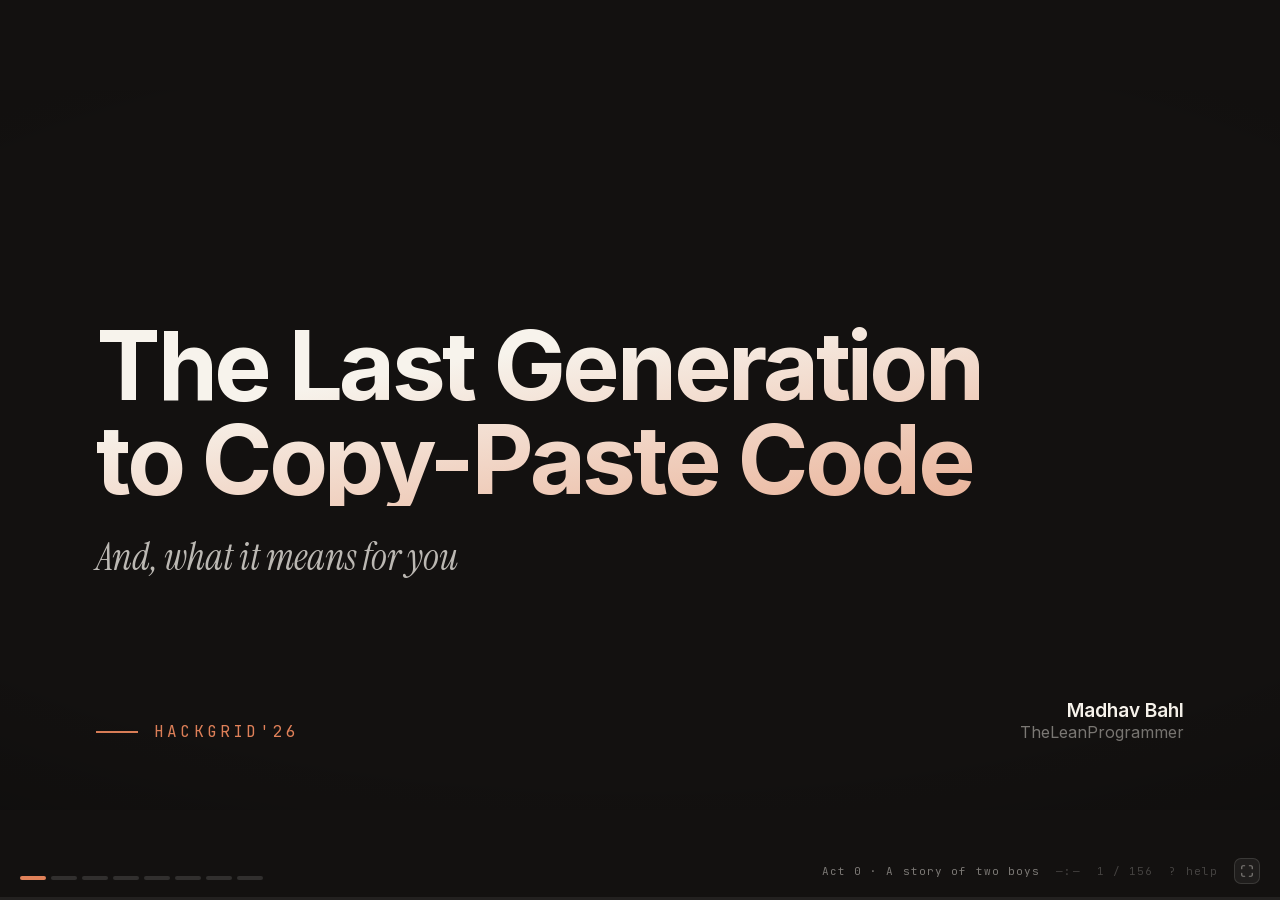
==== index.html @ 6b3827d3 "Add HackGrid Presentation | Complete Act 0,1 | Act 2 in progress" ====
<!doctype html>
<html lang="en">
<head>
<meta charset="utf-8">
<meta name="viewport" content="width=device-width, initial-scale=1, viewport-fit=cover">
<title>The Last Generation to Copy-Paste Code — HackGrid'26</title>
<meta name="description" content="Madhav Bahl · HackGrid'26 · The Last Generation to Copy-Paste Code, and what it means for you.">
<link rel="stylesheet" href="css/fonts.css?v=1789401896">
<link rel="stylesheet" href="css/deck.css?v=1789401896">
</head>
<body>

<div class="deck">
  <div class="stage" id="stage"><!-- slides injected here -->
    <button id="btn-skip-tier" class="skip-tier" type="button" hidden>
      <span class="st-label">Skip ahead</span>
      <span class="st-target"></span>
    </button>
  </div>
</div>

<div class="chrome">
  <div class="act-rail"></div>
  <div class="hud">
    <span id="hud-act" class="hud-act"></span>
    <span id="hud-timer" class="hud-timer">—:—</span>
    <span id="hud-counter"></span>
    <span>? help</span>
    <button id="btn-fullscreen" class="hud-btn" type="button"
            title="Fullscreen (F)" aria-label="Enter fullscreen">
      <svg class="ic-enter" viewBox="0 0 24 24" width="14" height="14" fill="none"
           stroke="currentColor" stroke-width="2" stroke-linecap="round" stroke-linejoin="round">
        <path d="M8 3H5a2 2 0 0 0-2 2v3M16 3h3a2 2 0 0 1 2 2v3M8 21H5a2 2 0 0 1-2-2v-3M16 21h3a2 2 0 0 0 2-2v-3"/>
      </svg>
      <svg class="ic-exit" viewBox="0 0 24 24" width="14" height="14" fill="none"
           stroke="currentColor" stroke-width="2" stroke-linecap="round" stroke-linejoin="round">
        <path d="M3 8h3a2 2 0 0 0 2-2V3M21 8h-3a2 2 0 0 1-2-2V3M3 16h3a2 2 0 0 1 2 2v3M21 16h-3a2 2 0 0 0-2 2v3"/>
      </svg>
    </button>
  </div>
  <div class="progress"><i></i></div>
</div>

<!-- Speaker notes strip (S) -->
<div class="notes-strip" id="notes-strip">
  <div class="ns-label">Speaker notes</div>
  <div class="ns-body"></div>
  <div class="ns-meme"></div>
</div>

<!-- Overview (O) -->
<div class="overlay" id="ov-overview">
  <button class="ov-close">esc</button>
  <div class="overlay-inner">
    <h2>All slides</h2>
    <p class="ov-sub">Click any slide to jump to it. Dashed cards are the ones trim mode (X) drops.</p>
    <div class="ov-grid" id="ov-grid"></div>
  </div>
</div>

<!-- Question board QR (Q) -->
<div class="overlay qr-overlay" id="ov-qr">
  <button class="ov-close">esc</button>
  <div class="qr-huge">
    <h2>Ask me anything</h2>
    <p>Drop your question any time during the talk.</p>
    <img class="qr-box" id="qr-big" src="assets/img/qr-questions.png" alt="Question board QR code" width="320" height="320">
    <div class="qr-url" id="qr-url"></div>
  </div>
</div>

<!-- Buzzword bingo (B) -->
<div class="overlay" id="ov-bingo">
  <button class="ov-close">esc</button>
  <div class="overlay-inner">
    <h2>AI Buzzword Bingo</h2>
    <p class="ov-sub">The running gag. Tap a square when the word comes up — the room will start shouting them at you.</p>
    <div class="bingo-card">
      <div class="bingo-grid" id="bingo-grid"></div>
      <button class="bingo-reset" id="bingo-reset">reset card</button>
    </div>
  </div>
</div>

<!-- Help (?) -->
<div class="overlay" id="ov-help">
  <button class="ov-close">esc</button>
  <div class="overlay-inner">
    <h2>Keyboard</h2>
    <p class="ov-sub">Everything you need to drive the talk without touching the mouse.</p>
    <div class="help-grid">
      <div class="help-group">
        <h3>Move</h3>
        <div class="help-row"><kbd>→</kbd><kbd>space</kbd><span>Next beat / next slide</span></div>
        <div class="help-row"><kbd>←</kbd><span>Back</span></div>
        <div class="help-row"><kbd>0</kbd>–<kbd>7</kbd><span>Jump to act</span></div>
        <div class="help-row"><kbd>home</kbd><kbd>end</kbd><span>First / last slide</span></div>
        <div class="help-row"><kbd>O</kbd><span>Overview — click to jump</span></div>
        <div class="help-row"><kbd>N</kbd><span>Skip to the next tier (Act 2)</span></div>
      </div>
      <div class="help-group">
        <h3>Present</h3>
        <div class="help-row"><kbd>P</kbd><span>Open presenter window (second screen)</span></div>
        <div class="help-row"><kbd>S</kbd><span>Speaker notes strip</span></div>
        <div class="help-row"><kbd>F</kbd><span>Fullscreen</span></div>
        <div class="help-row"><kbd>.</kbd><span>Blackout — kills the screen mid-answer</span></div>
        <div class="help-row"><kbd>C</kbd><span>Clean mode — hides all chrome</span></div>
      </div>
      <div class="help-group">
        <h3>Time</h3>
        <div class="help-row"><kbd>T</kbd><span>Start / stop the talk timer</span></div>
        <div class="help-row"><kbd>R</kbd><span>Reset the timer</span></div>
        <div class="help-row"><kbd>[</kbd><kbd>]</kbd><span>Target length −/+ 5 min</span></div>
        <div class="help-row"><kbd>X</kbd><span>Trim mode — drops the optional slides</span></div>
      </div>
      <div class="help-group">
        <h3>Audience</h3>
        <div class="help-row"><kbd>Q</kbd><span>Full-screen question board QR</span></div>
        <div class="help-row"><kbd>B</kbd><span>AI Buzzword Bingo card</span></div>
        <div class="help-row"><kbd>esc</kbd><span>Close anything</span></div>
      </div>
    </div>
  </div>
</div>

<script src="js/slides.js?v=1789401896"></script>
<script src="js/render.js?v=1789401896"></script>
<script src="js/deck.js?v=1789401896"></script>
<script src="js/livereload.js?v=1789401896"></script>
<script>
  var M = window.DECK.meta;
  document.getElementById('qr-url').textContent = M.questionBoardUrl;
  if (M.questionBoardImage) document.getElementById('qr-big').src = M.questionBoardImage;
</script>
</body>
</html>
---- css/fonts.css ----
/* ===========================================================================
   Fonts.

   The deck is designed to look right on system fonts alone, so it will never
   break on venue wifi. If assets/fonts/*.woff2 exist they are used; if not,
   the fallbacks in deck.css take over and nothing looks wrong.

   To bundle the webfonts for offline use, run:  ./tools/get-fonts.sh
   =========================================================================== */

@font-face {
  font-family: 'Inter';
  src: url('../assets/fonts/inter-variable.woff2') format('woff2-variations');
  font-weight: 100 900; font-style: normal; font-display: swap;
}
@font-face {
  font-family: 'Instrument Serif';
  src: url('../assets/fonts/instrument-serif.woff2') format('woff2');
  font-weight: 400; font-style: normal; font-display: swap;
}
@font-face {
  font-family: 'Instrument Serif';
  src: url('../assets/fonts/instrument-serif-italic.woff2') format('woff2');
  font-weight: 400; font-style: italic; font-display: swap;
}
@font-face {
  font-family: 'JetBrains Mono';
  src: url('../assets/fonts/jetbrains-mono.woff2') format('woff2');
  font-weight: 400 600; font-style: normal; font-display: swap;
}
@font-face {
  font-family: 'Noto Serif Devanagari';
  src: url('../assets/fonts/noto-serif-devanagari.woff2') format('woff2');
  font-weight: 400 700; font-style: normal; font-display: swap;
}
---- css/deck.css ----
/* ===========================================================================
   HackGrid'26 — "The Last Generation to Copy-Paste Code"
   Design system + slide layouts.

   The deck renders onto a fixed 1280x720 logical stage which is scaled with a
   transform to fit any screen. That means every size below is a stable
   "slide pixel" — what you see at your desk is exactly what hits the projector.
   =========================================================================== */

:root {
  /* --- Ink & ground ----------------------------------------------------- */
  --bg:        #131110;
  --bg-2:      #1B1917;
  --bg-3:      #262220;
  --ink:       #F7F3EC;
  --ink-2:     rgba(247, 243, 236, 0.74);
  --ink-3:     rgba(247, 243, 236, 0.46);
  --ink-4:     rgba(247, 243, 236, 0.22);
  --rule:      rgba(247, 243, 236, 0.13);

  /* --- Accents ---------------------------------------------------------- */
  --accent:    #E08159;
  --accent-2:  #C25F38;
  --accent-in: #2A1710;
  --cool:      #7FA9CE;
  --good:      #86B970;
  --bad:       #D06B64;
  --gold:      #D9B46A;

  /* --- Type ------------------------------------------------------------- */
  --sans: 'Inter', system-ui, -apple-system, 'Segoe UI', Roboto, sans-serif;
  --serif: 'Instrument Serif', 'Iowan Old Style', Georgia, 'Times New Roman', serif;
  --mono: 'JetBrains Mono', ui-monospace, 'SF Mono', Menlo, monospace;
  --deva: 'Noto Serif Devanagari', 'Kohinoor Devanagari', 'Devanagari Sangam MN', var(--serif);

  /* --- Motion ----------------------------------------------------------- */
  --ease: cubic-bezier(0.22, 1, 0.36, 1);
  --dur: 480ms;
}

*, *::before, *::after { box-sizing: border-box; }

html, body {
  margin: 0; padding: 0; height: 100%;
  background: var(--bg);
  color: var(--ink);
  font-family: var(--sans);
  overflow: hidden;
  -webkit-font-smoothing: antialiased;
  text-rendering: optimizeLegibility;
}

body.is-blackout .deck,
body.is-blackout .chrome { opacity: 0; }
body.is-blackout { background: #000; }

em { font-style: italic; }
strong { font-weight: 700; }
.accent { color: var(--accent); }

/* ===========================================================================
   STAGE
   =========================================================================== */

.deck {
  position: fixed; inset: 0;
  display: grid; place-items: center;
  overflow: hidden;
  transition: opacity 200ms linear;
}

.stage {
  position: relative;
  width: 1280px; height: 720px;
  transform: scale(var(--scale, 1));
  transform-origin: center center;
  background: var(--bg);
}

/* Subtle vignette + grain so large flat fills don't band on a projector. */
.stage::after {
  content: ''; position: absolute; inset: 0; pointer-events: none; z-index: 60;
  background: radial-gradient(120% 90% at 50% 45%, transparent 55%, rgba(0,0,0,0.36) 100%);
}

.slide {
  position: absolute; inset: 0;
  padding: 76px 96px;
  display: flex; flex-direction: column; justify-content: center;
  opacity: 0; visibility: hidden;
  transform: translateY(14px);
  transition: opacity var(--dur) var(--ease), transform var(--dur) var(--ease), visibility 0s linear var(--dur);
}
.slide.is-active {
  opacity: 1; visibility: visible; transform: none;
  transition: opacity var(--dur) var(--ease), transform var(--dur) var(--ease), visibility 0s;
}
.slide.is-past { transform: translateY(-14px); }

/* Slides control their own rhythm — drop every user-agent margin.
   :where() keeps this at zero specificity so component margins below win. */
.slide :where(h1, h2, h3, h4, p, ul, ol, figure, blockquote) { margin: 0; padding: 0; }
.slide :where(ul, ol) { list-style: none; }

/* ===========================================================================
   SHARED SLIDE FURNITURE
   =========================================================================== */

.kicker {
  font-family: var(--mono);
  font-size: 15px; font-weight: 500;
  letter-spacing: 0.16em; text-transform: uppercase;
  color: var(--accent);
  margin-bottom: 26px;
  display: flex; align-items: center; gap: 14px;
}
.kicker::after {
  content: ''; height: 1px; flex: 1; max-width: 120px;
  background: linear-gradient(90deg, var(--accent), transparent);
}

.sub {
  font-size: 27px; line-height: 1.45;
  color: var(--ink-2);
  margin-top: 28px;
  max-width: 62ch;
}

.footnote {
  font-size: 18px; line-height: 1.55;
  color: var(--ink-3);
  margin-top: 34px;
  padding-left: 20px;
  border-left: 2px solid var(--rule);
  max-width: 74ch;
}
.footnote strong { color: var(--ink-2); }

.punchline {
  font-size: 26px; line-height: 1.45;
  color: var(--ink-2);
  margin-top: 40px;
  max-width: 70ch;
}
.punchline strong { color: var(--ink); }

.source {
  font-family: var(--mono);
  font-size: 13px; letter-spacing: 0.06em;
  color: var(--ink-4);
  margin-top: 22px;
}

/* A small throwaway line pinned low on the slide — an aside, not a footnote.
   Sits above the HUD and never affects the centring of the main content. */
.slide-aside {
  position: absolute; left: 96px; right: 96px; bottom: 54px;
  font-family: var(--serif); font-style: italic;
  font-size: 19px; line-height: 1.5;
  color: var(--ink-3);
  max-width: 82ch;
}
/* The aside is pinned, so slides carrying one reserve its band in the flow. */
.slide.has-aside { padding-bottom: 120px; }

/* Beats: items revealed one arrow-press at a time. */
.beat {
  opacity: 0; transform: translateY(10px);
  transition: opacity 340ms var(--ease), transform 340ms var(--ease);
}
.beat.is-shown { opacity: 1; transform: none; }

/* ===========================================================================
   TYPE SCALE FOR STATEMENT SLIDES
   =========================================================================== */

.statement-text {
  font-family: var(--sans);
  font-weight: 650;
  letter-spacing: -0.025em;
  line-height: 1.1;
  max-width: 21ch;
  text-wrap: balance;
}
.size-sm  .statement-text { font-size: 34px; max-width: 44ch; line-height: 1.3; font-weight: 550; }
.size-md  .statement-text { font-size: 46px; max-width: 30ch; line-height: 1.22; }
.size-lg  .statement-text { font-size: 60px; }
.size-xl  .statement-text { font-size: 76px; }
.size-xxl .statement-text { font-size: 92px; max-width: 17ch; }

.mood-dark { background: #0B0A09; }
.mood-dark .statement-text { font-weight: 600; }
.mood-accent .statement-text { max-width: 19ch; }

/* ===========================================================================
   TITLE
   =========================================================================== */

.s-title { justify-content: center; text-align: left; }
.s-title .title-main {
  font-family: var(--sans);
  font-size: 96px; font-weight: 700;
  letter-spacing: -0.035em; line-height: 0.98;
  max-width: 15ch;
  background: linear-gradient(170deg, var(--ink) 30%, var(--accent) 145%);
  -webkit-background-clip: text; background-clip: text;
  -webkit-text-fill-color: transparent;
}
.s-title .title-sub {
  font-family: var(--serif);
  font-size: 38px; font-style: italic;
  color: var(--ink-2);
  margin-top: 26px;
}
.s-title .title-foot {
  position: absolute; left: 96px; bottom: 68px;
  display: flex; align-items: center; gap: 16px;
  font-family: var(--mono); font-size: 16px;
  letter-spacing: 0.2em; text-transform: uppercase;
  color: var(--accent);
}
.s-title .title-foot::before {
  content: ''; width: 42px; height: 2px; background: var(--accent);
}
.s-title .title-speaker {
  position: absolute; right: 96px; bottom: 68px;
  font-size: 16px; color: var(--ink-3); text-align: right;
}
.s-title .title-speaker b { display: block; color: var(--ink); font-size: 19px; font-weight: 600; }

/* ===========================================================================
   ACT 0 — THE TWO BOYS
   Boy 1 is cold and de-saturated, Boy 2 is warm. The visual contrast is what
   sells the twist, so keep these two looking like different people.
   =========================================================================== */

.s-boy { justify-content: center; }
.s-boy .boy-tag {
  font-family: var(--mono); font-size: 14px;
  letter-spacing: 0.2em; text-transform: uppercase;
  margin-bottom: 30px;
  display: inline-flex; align-items: center; gap: 12px;
  align-self: flex-start;
  padding: 9px 18px; border-radius: 100px;
  border: 1px solid currentColor;
}
.s-boy .boy-text {
  font-size: 62px; font-weight: 650;
  letter-spacing: -0.025em; line-height: 1.12;
  max-width: 19ch; text-wrap: balance;
}
.s-boy .boy-sub { font-size: 26px; color: var(--ink-3); margin-top: 24px; font-style: italic; }

.boy-1 { background: linear-gradient(135deg, #0F1214 0%, #14171A 100%); }
.boy-1 .boy-tag { color: var(--cool); }
.boy-1 .boy-text { color: #D6DEE5; }
.boy-1 .boy-text strong { color: #fff; }

.boy-2 { background: linear-gradient(135deg, #17110D 0%, #1E1512 100%); }
.boy-2 .boy-tag { color: var(--accent); }
.boy-2 .boy-text strong { color: var(--accent); }

/* Boy slides with a photo: text left, portrait right.
   The photo gets graded into boy-1's cold palette so a warm sunny snapshot
   doesn't fight the slide it's sitting on. */
.s-boy.has-image { flex-direction: row; align-items: center; gap: 64px; }
.s-boy.has-image .boy-body { flex: 1; min-width: 0; }
.s-boy.has-image .boy-text { font-size: 54px; max-width: 15ch; }

.boy-photo {
  position: relative; flex: none;
  width: 392px; aspect-ratio: 4 / 5;
  border-radius: 18px; overflow: hidden;
  box-shadow: 0 24px 60px rgba(0, 0, 0, 0.55);
}
.boy-photo img {
  width: 100%; height: 100%;
  object-fit: cover; object-position: 46% center;
  display: block;
}
/* Cool grade + inner edge, so it reads as part of the deck rather than pasted on. */
.boy-1 .boy-photo img { filter: saturate(0.66) contrast(1.06) brightness(0.9) hue-rotate(-6deg); }
.boy-2 .boy-photo img { filter: saturate(1.02) contrast(1.04); }
.boy-photo::after {
  content: ''; position: absolute; inset: 0; border-radius: inherit;
  box-shadow: inset 0 0 0 1px rgba(255, 255, 255, 0.14);
}
.boy-1 .boy-photo::after { background: linear-gradient(200deg, rgba(60, 96, 130, 0.22), rgba(10, 14, 18, 0.42)); }
.boy-2 .boy-photo::after { background: linear-gradient(200deg, rgba(224, 129, 89, 0.14), rgba(20, 12, 9, 0.36)); }

.slide.is-active .boy-photo { animation: boyPhotoIn 680ms var(--ease) both; }
@keyframes boyPhotoIn { from { opacity: 0; transform: translateY(16px) scale(0.985); } to { opacity: 1; transform: none; } }

/* Missing-image slot, sized for this frame. */
.boy-photo.img-missing { box-shadow: none; }
.boy-photo.img-missing img { display: none; }
.boy-photo.img-missing::after { background: none; }
.boy-photo.img-missing::before {
  content: 'Drop ' attr(data-src) ' here';
  position: absolute; inset: 0; display: grid; place-items: center;
  text-align: center; padding: 22px; border-radius: inherit;
  border: 2px dashed var(--ink-4); background: var(--bg-2);
  color: var(--ink-3); font-family: var(--mono); font-size: 12px; line-height: 1.6;
}

/* Screenshots are evidence, not portraits: keep them landscape, uncropped and
   ungraded — a colour-shifted UI screenshot just looks broken. */
.s-boy.has-screenshot .boy-text { font-size: 48px; max-width: 16ch; }
.boy-photo.is-screenshot {
  width: 508px; aspect-ratio: auto;
  border-radius: 12px; background: #fff;
  box-shadow: 0 22px 54px rgba(0, 0, 0, 0.5);
}
.boy-photo.is-screenshot img {
  height: auto; object-fit: contain; object-position: center;
  filter: none;
}
.boy-photo.is-screenshot::after {
  background: none;
  box-shadow: inset 0 0 0 1px rgba(255, 255, 255, 0.22);
}

/* Several artifacts on one slide: a row of equal-height cards under the
   headline. Matching heights is what makes mixed aspect ratios look composed. */
.s-boy.has-gallery { flex-direction: column; justify-content: center; }
.s-boy.has-gallery .boy-text { font-size: 42px; max-width: 27ch; }
.boy-gallery { display: flex; align-items: flex-end; gap: 22px; margin-top: 36px; }
.gallery-item {
  position: relative; height: 260px; flex: none;
  border-radius: 12px; overflow: hidden; background: #fff;
  box-shadow: 0 22px 54px rgba(0, 0, 0, 0.5);
}
.gallery-item img { height: 100%; width: auto; display: block; filter: none; }
.gallery-item::after {
  content: ''; position: absolute; inset: 0; border-radius: inherit;
  box-shadow: inset 0 0 0 1px rgba(255, 255, 255, 0.22);
}
.slide.is-active .gallery-item { animation: boyPhotoIn 680ms var(--ease) both; }
.slide.is-active .gallery-item:nth-child(2) { animation-delay: 130ms; }

.gallery-item.img-missing { height: 260px; width: 205px; box-shadow: none; background: none; }
.gallery-item.img-missing img { display: none; }
.gallery-item.img-missing::after { box-shadow: none; }
.gallery-item.img-missing::before {
  content: 'Drop ' attr(data-src) ' here';
  position: absolute; inset: 0; display: grid; place-items: center;
  text-align: center; padding: 20px; border-radius: inherit;
  border: 2px dashed var(--ink-4); background: var(--bg-2);
  color: var(--ink-3); font-family: var(--mono); font-size: 12px; line-height: 1.6;
}

/* Square tiles beside the headline — a contact sheet of moments rather than
   one hero image. Squaring them off is what makes four different cameras,
   crops and years look like one set. */
.s-boy.has-tiles { flex-direction: row; align-items: center; gap: 56px; }
.s-boy.has-tiles .boy-body { flex: 1; min-width: 0; }
.s-boy.has-tiles .boy-text { font-size: 52px; max-width: 14ch; }
.boy-tiles {
  flex: none; display: grid;
  grid-template-columns: repeat(2, 193px); gap: 12px;
}
.tile {
  position: relative; aspect-ratio: 1; overflow: hidden;
  border-radius: 12px; background: var(--bg-2);
  box-shadow: 0 16px 38px rgba(0, 0, 0, 0.48);
}
.tile img { width: 100%; height: 100%; object-fit: cover; display: block; }
.boy-1 .tile img { filter: saturate(0.66) contrast(1.06) brightness(0.9) hue-rotate(-6deg); }
.boy-2 .tile img { filter: saturate(1.02) contrast(1.04); }
.tile::after {
  content: ''; position: absolute; inset: 0; border-radius: inherit;
}
.boy-1 .tile::after { background: linear-gradient(200deg, rgba(60, 96, 130, 0.22), rgba(10, 14, 18, 0.42)); }
.boy-2 .tile::after { background: linear-gradient(200deg, rgba(224, 129, 89, 0.12), rgba(20, 12, 9, 0.3)); }
.tile::before {
  content: ''; position: absolute; inset: 0; z-index: 1; border-radius: inherit;
  box-shadow: inset 0 0 0 1px rgba(255, 255, 255, 0.14);
}
.slide.is-active .tile { animation: boyPhotoIn 620ms var(--ease) both; }
.slide.is-active .tile:nth-child(2) { animation-delay: 90ms; }
.slide.is-active .tile:nth-child(3) { animation-delay: 180ms; }
.slide.is-active .tile:nth-child(4) { animation-delay: 270ms; }

.tile.img-missing { box-shadow: none; }
.tile.img-missing img, .tile.img-missing::after { display: none; }
.tile.img-missing::before {
  content: 'Drop ' attr(data-src) ' here';
  display: grid; place-items: center; text-align: center; padding: 14px;
  border: 2px dashed var(--ink-4); background: var(--bg-2); box-shadow: none;
  color: var(--ink-3); font-family: var(--mono); font-size: 10px; line-height: 1.5;
}

/* A URL inside an aside — make it scannable without shouting. */
.slide-aside .aside-link { color: var(--accent); }

/* Neural-net diagram. The dashed edges drift left-to-right so the direction
   of travel — the "note being passed up the chain" — is visible, not implied. */
.s-neural { justify-content: center; }
.s-neural .c-head { margin-bottom: 12px; }
.s-neural .c-term { font-size: 44px; }
.nn-script { font-size: 22px; color: var(--ink-3); margin-bottom: 8px; }

.nn {
  display: block; overflow: visible;
  align-self: stretch;          /* fill the slide, don't shrink to intrinsic size */
  width: 100%; max-width: none; height: auto;
}

.nn-edge {
  stroke: var(--ink-4); stroke-width: 1;
  stroke-dasharray: 3 7;
  animation: nnFlow 1.4s linear infinite;
}
@keyframes nnFlow { to { stroke-dashoffset: -10; } }
@media (prefers-reduced-motion: reduce) { .nn-edge { animation: none; } }

.nn-img-frame { fill: none; stroke: var(--cool); stroke-width: 2; }

.nn-node { stroke-width: 2; }
.nn-in  { fill: rgba(127, 169, 206, 0.18); stroke: var(--cool); }
.nn-mid { fill: var(--bg-2);               stroke: var(--ink-3); }
.nn-out { fill: rgba(224, 129, 89, 0.25);  stroke: var(--accent); }

.nn-label {
  font-family: var(--mono); font-size: 13px; letter-spacing: 0.14em;
  fill: var(--ink-3); text-anchor: middle;
}
.nn-eg {
  font-family: var(--serif); font-style: italic; font-size: 19px;
  fill: var(--ink-2); text-anchor: middle;
}
.s-neural svg text:first-of-type { fill: var(--cool); }

.nn-caption {
  font-size: 20px; line-height: 1.55; color: var(--ink-2);
  margin-top: 18px; max-width: 108ch;
}
.nn-caption strong { color: var(--ink); }

/* The plain-English version of a concept. Set apart visually so it reads as a
   change of register — no label, the shift in tone does the work. */
.eli6 {
  margin-top: 22px; padding: 16px 22px;
  border-radius: 12px; border-left: 3px solid var(--accent);
  background: rgba(224, 129, 89, 0.09);
}
.eli6-text { font-size: 21px; line-height: 1.5; color: var(--ink-2); max-width: 88ch; }
.eli6-text strong { color: var(--ink); }

/* Mixing-board diagram for parameter counts. */
.s-faders { justify-content: center; }
.s-faders .c-head { margin-bottom: 14px; }
.s-faders .c-term { font-size: 44px; }
.fd-ref { font-size: 23px; max-width: 70ch; margin-bottom: 20px; }
.fd { display: block; align-self: stretch; width: 100%; height: auto; overflow: visible; }

.fd-track { fill: rgba(247, 243, 236, 0.1); }
.fd-knob  { fill: var(--ink-3); }
.fd-hot   { fill: var(--accent); }
.fd-rule  { stroke: var(--rule); stroke-width: 1; }
.fd-count {
  font-size: 30px; font-weight: 700; letter-spacing: -0.02em;
  fill: var(--ink); text-anchor: middle;
}
.fd-label {
  font-family: var(--mono); font-size: 12px; letter-spacing: 0.14em;
  text-transform: uppercase; fill: var(--ink-4); text-anchor: middle;
}
.s-faders .nn-caption { margin-top: 16px; font-size: 19px; max-width: 700px; }
.s-faders .fd { max-height: 210px; }

/* Showcase: a row of evidence photos, then the line they set up. Equal height
   lets landscape and portrait shots sit together without looking accidental. */
.s-showcase { align-items: center; justify-content: center; text-align: center; }
.showcase-row { display: flex; align-items: center; gap: 16px; margin-bottom: 40px; }
.showcase-item {
  position: relative; height: 268px; flex: none;
  border-radius: 12px; overflow: hidden; background: var(--bg-2);
  box-shadow: 0 18px 44px rgba(0, 0, 0, 0.5);
}
.showcase-item img { height: 100%; width: auto; max-width: 400px; display: block; }
.showcase-item::after {
  content: ''; position: absolute; inset: 0; border-radius: inherit;
  box-shadow: inset 0 0 0 1px rgba(255, 255, 255, 0.14);
}
.slide.is-active .showcase-item { animation: boyPhotoIn 560ms var(--ease) both; }
.slide.is-active .showcase-item:nth-child(2) { animation-delay: 100ms; }
.slide.is-active .showcase-item:nth-child(3) { animation-delay: 200ms; }
.showcase-text {
  font-size: 34px; line-height: 1.35; font-weight: 550;
  letter-spacing: -0.02em; color: var(--ink-2);
  max-width: 34ch; text-wrap: balance;
}
.showcase-text strong { color: var(--ink); font-weight: 700; }

.showcase-item.img-missing { height: 268px; width: 340px; box-shadow: none; }
.showcase-item.img-missing img, .showcase-item.img-missing::after { display: none; }
.showcase-item.img-missing::before {
  content: 'Drop ' attr(data-src) ' here';
  position: absolute; inset: 0; display: grid; place-items: center;
  text-align: center; padding: 18px; border-radius: inherit;
  border: 2px dashed var(--ink-4); background: var(--bg-2);
  color: var(--ink-3); font-family: var(--mono); font-size: 11px; line-height: 1.5;
}

/* Meme run. The heading repeats across slides and only the colour changes at
   the turn, so the flip from expectation to reality carries the joke. */
.s-meme { align-items: center; justify-content: center; text-align: center; }
.s-meme .meme-head {
  font-size: 38px; font-weight: 650; letter-spacing: -0.025em;
  margin-bottom: 32px;
}
.side-parents { background: linear-gradient(135deg, #0F1214 0%, #14171A 100%); }
.side-parents .meme-head { color: var(--cool); }
.side-actual { background: linear-gradient(135deg, #17110D 0%, #1E1512 100%); }
.side-actual .meme-head { color: var(--accent); }

.meme-frame {
  position: relative; height: 320px; overflow: hidden;
  border-radius: 14px; background: #000;
  box-shadow: 0 22px 54px rgba(0, 0, 0, 0.55);
}
/* GIFs are small by nature — cap the frame and let width follow, rather than
   stretching them to a grid and turning them to mush. */
.meme-frame img { height: 100%; width: auto; max-width: 660px; display: block; }
.meme-frame::after {
  content: ''; position: absolute; inset: 0; border-radius: inherit;
  box-shadow: inset 0 0 0 1px rgba(255, 255, 255, 0.14);
}
.meme-caption {
  font-size: 27px; font-weight: 600; letter-spacing: -0.015em;
  color: var(--ink); margin-top: 28px; max-width: 30ch;
}
.slide.is-active .meme-frame { animation: boyPhotoIn 520ms var(--ease) both; }

.meme-frame.img-missing { height: 320px; width: 460px; background: none; box-shadow: none; }
.meme-frame.img-missing img, .meme-frame.img-missing::after { display: none; }
.meme-frame.img-missing::before {
  content: 'Drop ' attr(data-src) ' here';
  position: absolute; inset: 0; display: grid; place-items: center;
  text-align: center; padding: 20px; border-radius: inherit;
  border: 2px dashed var(--ink-4); background: var(--bg-2);
  color: var(--ink-3); font-family: var(--mono); font-size: 12px; line-height: 1.6;
}

/* Question-board QR, pinned out of the headline's way. */
.slide-qr { position: absolute; right: 96px; bottom: 76px; }

/* The reveal. */
.s-reveal { flex-direction: row; align-items: center; gap: 70px; padding: 0 0 0 96px; }
.s-reveal .reveal-text {
  font-size: 76px; font-weight: 700; letter-spacing: -0.03em; line-height: 1.06;
  max-width: 12ch; flex: 1;
}
.s-reveal .reveal-text strong { color: var(--accent); }
.s-reveal .reveal-photo {
  width: 470px; height: 720px; flex: none;
  position: relative; overflow: hidden;
}
.s-reveal .reveal-photo img {
  width: 100%; height: 100%; object-fit: cover; object-position: center 22%;
  filter: saturate(0.98) contrast(1.06) brightness(0.88);
}
.s-reveal .reveal-photo::after {
  content: ''; position: absolute; inset: 0;
  background: linear-gradient(90deg, var(--bg) 0%, rgba(19,17,16,0.42) 26%, transparent 62%),
              linear-gradient(to top, rgba(19,17,16,0.55), transparent 38%);
}
.slide.is-active .reveal-photo img { animation: revealIn 900ms var(--ease) both; }
@keyframes revealIn { from { opacity: 0; transform: scale(1.07); } to { opacity: 1; transform: none; } }

/* ===========================================================================
   BULLETS / AGENDA
   =========================================================================== */

.s-bullets .bullet-list { list-style: none; margin: 0; padding: 0; display: grid; gap: 30px; }
.s-bullets .bullet-list li {
  font-size: 26px; line-height: 1.5; color: var(--ink-2);
  padding-left: 34px; position: relative; max-width: 78ch;
}
.s-bullets .bullet-list li::before {
  content: ''; position: absolute; left: 0; top: 15px;
  width: 12px; height: 2px; background: var(--accent);
}
.s-bullets .bullet-list li strong { color: var(--ink); }

.s-toc .toc-list { list-style: none; margin: 0; padding: 0; display: grid; gap: 15px; }
.s-toc .toc-list li {
  display: flex; align-items: baseline; gap: 22px;
  font-size: 28px; color: var(--ink-3);
  padding: 9px 0; border-bottom: 1px solid var(--rule);
  transition: color 300ms var(--ease);
}
.s-toc .toc-list li .toc-n {
  font-family: var(--mono); font-size: 17px; color: var(--ink-4);
  width: 22px; flex: none;
}
.s-toc .toc-list li.is-current { color: var(--ink); }
.s-toc .toc-list li.is-current .toc-n { color: var(--accent); }
.s-toc .toc-list li.is-done { color: var(--ink-4); }

/* ===========================================================================
   ACT DIVIDER
   =========================================================================== */

.s-act-divider { justify-content: center; background: var(--bg-2); }
.s-act-divider .act-num {
  font-family: var(--serif);
  font-size: 210px; line-height: 0.8; font-weight: 400;
  color: transparent;
  -webkit-text-stroke: 2px var(--accent);
  margin-bottom: 8px;
}
.s-act-divider .act-name {
  font-size: 62px; font-weight: 650; letter-spacing: -0.028em;
  max-width: 20ch; line-height: 1.1;
}
/* max-width keeps these clear of the act index pinned on the right. */
.s-act-divider .act-sub {
  font-family: var(--serif); font-style: italic; font-size: 32px;
  color: var(--ink-2); margin-top: 18px; max-width: 660px;
}
.s-act-divider .act-kicker { font-size: 20px; color: var(--ink-3); margin-top: 12px; max-width: 660px; }
/* Whole-talk index on each divider: done acts recede, the current one is the
   only thing at full contrast, what's left stays legible but quiet. */
.act-index {
  position: absolute; right: 96px; top: 50%; transform: translateY(-50%);
  list-style: none; margin: 0; padding: 0;
  display: grid; gap: 2px; width: 320px;
  border-left: 1px solid var(--rule); padding-left: 22px;
}
.act-index li {
  display: grid; grid-template-columns: 18px 1fr; align-items: baseline;
  gap: 12px; padding: 5px 0;
  font-size: 14px; line-height: 1.35;
  transition: color 300ms var(--ease);
}
.act-index .ai-n { font-family: var(--mono); font-size: 11px; }
.act-index .ai-time {
  grid-column: 2; font-family: var(--mono); font-size: 10px;
  letter-spacing: 0.14em; text-transform: uppercase;
  color: var(--accent); margin-top: 3px;
}
.act-index .is-done { color: var(--ink-4); }
.act-index .is-done .ai-n { color: var(--ink-4); }
.act-index .is-next { color: var(--ink-3); }
.act-index .is-next .ai-n { color: var(--ink-4); }
.act-index .is-now {
  color: var(--ink); font-weight: 650; font-size: 16px;
  position: relative;
}
.act-index .is-now .ai-n { color: var(--accent); }
.act-index .is-now::before {
  content: ''; position: absolute; left: -23px; top: 10px;
  width: 3px; height: 18px; border-radius: 2px; background: var(--accent);
}
.slide.is-active .act-index { animation: actIn 700ms 220ms var(--ease) both; }
.slide.is-active .act-num { animation: actIn 700ms var(--ease) both; }
.slide.is-active .act-name { animation: actIn 700ms 120ms var(--ease) both; }
@keyframes actIn { from { opacity: 0; transform: translateY(26px); } to { opacity: 1; transform: none; } }

.s-section-card { justify-content: center; align-items: center; text-align: center; background: var(--bg-2); }
.s-section-card .sc-label {
  font-family: var(--mono); font-size: 15px; letter-spacing: 0.24em;
  text-transform: uppercase; color: var(--accent); margin-bottom: 28px;
}
.s-section-card .sc-text {
  font-size: 70px; font-weight: 700; letter-spacing: -0.03em; line-height: 1.08;
  max-width: 17ch; text-transform: uppercase;
}

/* ===========================================================================
   ACT 2 — CONCEPT CARDS
   =========================================================================== */

.s-concept { justify-content: center; }
.c-head { display: flex; align-items: baseline; gap: 22px; margin-bottom: 30px; }
.c-n {
  font-family: var(--mono); font-size: 19px; font-weight: 500;
  color: var(--accent); letter-spacing: 0.06em;
  padding: 7px 14px; border: 1px solid var(--accent); border-radius: 8px;
  flex: none;
}
.c-term {
  font-size: 56px; font-weight: 700; letter-spacing: -0.03em; line-height: 1.05;
  max-width: 20ch;
}
/* Spelled-out form of an acronym: present, but never competing with it. */
.c-expand {
  display: block; margin-top: 8px;
  font-size: 0.46em; font-weight: 500; letter-spacing: -0.005em;
  color: var(--ink-3);
}

.c-ref {
  font-family: var(--serif); font-style: italic;
  font-size: 30px; line-height: 1.4; color: var(--accent);
  max-width: 46ch; margin-bottom: 26px;
  padding-left: 22px; border-left: 3px solid var(--accent-2);
}
.c-script {
  font-size: 29px; line-height: 1.45; color: var(--ink-2); max-width: 52ch;
}
.c-script strong { color: var(--ink); }
.s-concept.is-highlight { background: linear-gradient(135deg, #1C1310 0%, #241713 100%); }
.s-concept .c-cut {
  position: absolute; right: 96px; top: 76px;
  font-family: var(--mono); font-size: 12px; letter-spacing: 0.14em;
  text-transform: uppercase; color: var(--ink-4);
  padding: 5px 11px; border: 1px dashed var(--ink-4); border-radius: 100px;
}

/* Two-up meme panels under a concept. Matching their heights is what makes a
   portrait still and a landscape still read as one before/after pair. */
.s-concept.has-panels { justify-content: center; }
.s-concept.has-panels .c-term { font-size: 42px; }
.s-concept.has-panels .c-ref { font-size: 21px; max-width: 92ch; margin-bottom: 14px; }
.s-concept.has-panels .c-script { font-size: 22px; max-width: 84ch; }
.panel-row { display: flex; gap: 22px; margin-top: 24px; align-items: flex-start; }
.panel { position: relative; flex: none; }
.panel img {
  height: 236px; width: auto; display: block;
  border-radius: 12px; box-shadow: 0 18px 44px rgba(0, 0, 0, 0.5);
}
.panel figcaption {
  font-size: 16px; line-height: 1.4; color: var(--ink-3);
  margin-top: 12px; max-width: 34ch;
}
.panel figcaption strong { color: var(--ink); }
.slide.is-active .panel { animation: boyPhotoIn 560ms var(--ease) both; }
.slide.is-active .panel:nth-child(2) { animation-delay: 140ms; }
.panel.img-missing img { display: none; }
.panel.img-missing::before {
  content: 'Drop ' attr(data-src) ' here';
  display: grid; place-items: center; text-align: center;
  width: 320px; height: 236px; padding: 18px; border-radius: 12px;
  border: 2px dashed var(--ink-4); background: var(--bg-2);
  color: var(--ink-3); font-family: var(--mono); font-size: 11px; line-height: 1.5;
}

/* Concept with a still: the picture replaces the written reference, so give it
   real size rather than tucking it in a corner. */
.s-concept.has-image { flex-direction: row; align-items: center; gap: 56px; }
.s-concept.has-image .c-body { flex: 1; min-width: 0; }
.s-concept.has-image .c-term { font-size: 46px; }
.s-concept.has-image .c-ref { font-size: 24px; max-width: 32ch; margin-bottom: 20px; }
.s-concept.has-image .c-script { font-size: 26px; }
.c-photo {
  flex: none; max-width: 470px;
  display: flex; flex-direction: column; align-items: center;
}
.c-photo img {
  max-width: 470px; max-height: 424px;   /* works for landscape and portrait */
  image-rendering: auto;
  width: auto; height: auto;
  display: block; border-radius: 14px;
  box-shadow: 0 22px 52px rgba(0, 0, 0, 0.52);
}
/* Transparent cutout: no card, no rounded corners — a drop-shadow filter
   follows the alpha so the subject floats on the slide instead of sitting in
   a box with a shadow around empty space. */
.c-photo.is-cutout img {
  border-radius: 0; box-shadow: none;
  filter: drop-shadow(0 16px 30px rgba(0, 0, 0, 0.6));
  max-height: 440px;
}

.c-photo figcaption {
  font-family: var(--mono); font-size: 12px; letter-spacing: 0.08em;
  color: var(--ink-4); margin-top: 14px; text-align: center;
}
.slide.is-active .c-photo { animation: boyPhotoIn 620ms var(--ease) both; }
.c-photo.img-missing img { display: none; }
.c-photo.img-missing::before {
  content: 'Drop ' attr(data-src) ' here';
  display: grid; place-items: center; text-align: center;
  aspect-ratio: 16 / 9; border-radius: 14px; padding: 20px;
  border: 2px dashed var(--ink-4); background: var(--bg-2);
  color: var(--ink-3); font-family: var(--mono); font-size: 12px; line-height: 1.6;
}

/* Concept announced on its own — same furniture as a concept slide, sized up
   so it reads as a title card rather than a slide missing its body. */
.s-concept-title { justify-content: center; }
.s-concept-title .c-term { font-size: 76px; line-height: 1.05; max-width: 16ch; }
.s-concept-title .c-n {
  font-size: 24px; padding: 10px 18px;
  /* Baseline alignment drops the badge ~16px at this heading size; nudge it
     back so it optically centres on the first line. */
  transform: translateY(-16px);
}
.s-concept-title .ct-head { gap: 28px; margin-bottom: 0; }

.s-tier { justify-content: center; align-items: flex-start; background: var(--bg-2); }
.s-tier .tier-label {
  font-family: var(--mono); font-size: 15px; letter-spacing: 0.24em;
  text-transform: uppercase; color: var(--accent); margin-bottom: 22px;
}
.s-tier .tier-head {
  font-size: 66px; font-weight: 650; letter-spacing: -0.03em; max-width: 18ch; line-height: 1.08;
}
.s-tier .tier-dots { display: flex; gap: 10px; margin-top: 40px; }
.s-tier .tier-dots i { width: 34px; height: 4px; border-radius: 2px; background: var(--ink-4); }
.s-tier .tier-dots i.on { background: var(--accent); }

/* The nested-dabba family tree: concentric boxes, label on each rim. */
.s-family-tree { align-items: center; justify-content: center; }
.s-family-tree .ft-wrap { display: flex; align-items: center; gap: 72px; width: 100%; }
.s-family-tree .ft-boxes { position: relative; width: 430px; height: 430px; flex: none; }
.s-family-tree .ft-side { flex: 1; }

.ft-layer {
  position: absolute; top: 50%; left: 50%; transform: translate(-50%, -50%);
  border: 2px solid var(--rule); border-radius: 20px;
}
.ft-layer.d0 { width: 430px; height: 430px; }
.ft-layer.d1 { width: 330px; height: 330px; }
.ft-layer.d2 { width: 230px; height: 230px; }
.ft-layer.d3 {
  width: 130px; height: 130px;
  border-color: var(--accent); background: rgba(224, 129, 89, 0.16);
}
.ft-name {
  position: absolute; top: -9px; left: 50%; transform: translateX(-50%);
  background: var(--bg); padding: 0 10px; white-space: nowrap;
  font-family: var(--mono); font-size: 12px; letter-spacing: 0.1em;
  text-transform: uppercase; color: var(--ink-3);
}
.ft-layer.d3 > .ft-name { color: var(--accent); }
.slide.is-active .ft-layer { animation: ftIn 620ms var(--ease) both; }
.slide.is-active .ft-layer.d1 { animation-delay: 110ms; }
.slide.is-active .ft-layer.d2 { animation-delay: 220ms; }
.slide.is-active .ft-layer.d3 { animation-delay: 330ms; }
@keyframes ftIn { from { opacity: 0; } to { opacity: 1; } }

/* Narrow / AGI / ASI ladder — three cards side by side, so the rungs read as a
   progression you scan left to right rather than a stacked list. */
.s-ladder { justify-content: center; }
.s-ladder .ladder {
  display: grid; grid-template-columns: repeat(3, 1fr);
  gap: 20px; margin: 26px 0;
}
.rung {
  display: flex; flex-direction: column;
  padding: 22px 22px 24px; border-radius: 16px;
  border: 1px solid var(--rule); background: var(--bg-2);
  position: relative;
}
.rung .rung-name {
  font-size: 30px; font-weight: 700; letter-spacing: -0.02em;
  margin-bottom: 16px;
}
.rung-img {
  height: 148px; border-radius: 10px; overflow: hidden;
  background: rgba(0, 0, 0, 0.35); margin-bottom: 16px;
  display: grid; place-items: center;
}
/* contain, not cover — these three shots have very different aspect ratios and
   cropping them to a common box would decapitate Chitti. */
.rung-img img { max-width: 100%; max-height: 100%; width: auto; height: auto; display: block; }
.rung .rung-desc { font-size: 18px; line-height: 1.5; color: var(--ink-3); margin-top: auto; }

.rung.here { border-color: var(--accent); background: rgba(224, 129, 89, 0.12); }
.rung.here .rung-name { color: var(--accent); }
.rung.here::after {
  content: 'YOU ARE HERE';
  position: absolute; top: 18px; right: 20px;
  font-family: var(--mono); font-size: 10px; letter-spacing: 0.14em;
  color: var(--accent-in); background: var(--accent);
  padding: 4px 9px; border-radius: 100px;
}
.rung.far { opacity: 0.5; }

.slide.is-active .rung { animation: boyPhotoIn 560ms var(--ease) both; }
.slide.is-active .rung:nth-child(2) { animation-delay: 110ms; }
.slide.is-active .rung:nth-child(3) { animation-delay: 220ms; }

.rung-img.img-missing img { display: none; }
.rung-img.img-missing::before {
  content: 'Drop ' attr(data-src) ' here';
  padding: 12px; text-align: center; box-sizing: border-box;
  border: 2px dashed var(--ink-4); border-radius: 10px;
  width: 100%; height: 100%; display: grid; place-items: center;
  color: var(--ink-3); font-family: var(--mono); font-size: 10px; line-height: 1.5;
}

/* ===========================================================================
   ACT 3 — DATA, DIAGRAMS, ROADMAP
   =========================================================================== */

.s-stat .stat-head {
  font-size: 58px; font-weight: 650; letter-spacing: -0.03em;
  line-height: 1.1; max-width: 20ch; margin-bottom: 44px;
}
.s-stat .stat-row { display: flex; gap: 64px; flex-wrap: wrap; }
.s-stat .stat-item { max-width: 34ch; }
.s-stat .stat-value {
  font-size: 78px; font-weight: 700; letter-spacing: -0.04em;
  line-height: 1; color: var(--bad); font-variant-numeric: tabular-nums;
}
.s-stat.mood-up .stat-value { color: var(--good); }
.s-stat .stat-label { font-size: 19px; color: var(--ink-3); margin-top: 14px; line-height: 1.45; }
.slide.is-active .stat-value { animation: statIn 620ms var(--ease) both; }
.slide.is-active .stat-item:nth-child(2) .stat-value { animation-delay: 140ms; }
@keyframes statIn { from { opacity: 0; transform: translateY(18px) scale(0.94); } to { opacity: 1; transform: none; } }

/* Fear vs hype. */
.s-versus { justify-content: center; }
.s-versus .vs-head {
  font-size: 56px; font-weight: 700; letter-spacing: -0.03em; margin-bottom: 40px;
}
.s-versus .vs-row { display: flex; align-items: stretch; gap: 0; }
.s-versus .vs-side { flex: 1; padding: 30px 34px; position: relative; }
.s-versus .vs-side:first-child { border-right: 1px solid var(--rule); }
.s-versus .vs-label {
  font-family: var(--mono); font-size: 14px; letter-spacing: 0.18em;
  text-transform: uppercase; color: var(--ink-4); margin-bottom: 16px;
}
.s-versus .vs-text { font-size: 30px; line-height: 1.35; color: var(--ink-3); }
/* text-decoration (not a pseudo-element bar) so the strike follows wrapped lines. */
.s-versus .vs-strike {
  text-decoration: line-through;
  text-decoration-thickness: 3px;
  text-decoration-color: transparent;
  transition: text-decoration-color 420ms var(--ease) 420ms;
}
.slide.is-active .vs-strike { text-decoration-color: var(--bad); }

/* Four buckets. */
.s-buckets .b-head { font-size: 48px; font-weight: 650; letter-spacing: -0.03em; }
.s-buckets .b-sub { font-size: 24px; color: var(--ink-3); margin-top: 10px; margin-bottom: 36px; }
.s-buckets .b-grid { display: grid; grid-template-columns: repeat(2, 1fr); gap: 18px; }
.s-buckets .b-item {
  padding: 22px 24px; border-radius: 14px;
  background: var(--bg-2); border: 1px solid var(--rule);
  border-left: 3px solid var(--accent);
}
.s-buckets .b-n { font-family: var(--mono); font-size: 13px; color: var(--accent); letter-spacing: 0.1em; }
.s-buckets .b-name { font-size: 25px; font-weight: 650; margin: 8px 0 9px; }
.s-buckets .b-detail { font-size: 16px; color: var(--ink-3); line-height: 1.5; }

/* The four-paths flow diagram. */
.s-flow .f-head { font-size: 44px; font-weight: 650; letter-spacing: -0.03em; margin-bottom: 30px; }
.s-flow .f-wrap { display: flex; align-items: center; gap: 34px; }
.s-flow .f-root {
  flex: none; width: 170px; padding: 22px 20px; border-radius: 14px;
  background: var(--accent); color: var(--accent-in);
  font-size: 21px; font-weight: 700; line-height: 1.25; text-align: center;
}
.s-flow .f-spine { flex: none; width: 46px; align-self: stretch; position: relative; }
.s-flow .f-spine::before {
  content: ''; position: absolute; left: 22px; top: 12%; bottom: 12%;
  width: 2px; background: var(--ink-4);
}
.s-flow .f-root { position: relative; }
.s-flow .f-root::after {
  content: ''; position: absolute; left: 100%; top: 50%;
  width: 56px; height: 2px; background: var(--ink-4);
}
.s-flow .f-branches { flex: 1; display: grid; gap: 11px; }
.s-flow .f-branch {
  display: flex; align-items: center; gap: 16px;
  padding: 14px 20px; border-radius: 12px;
  background: var(--bg-2); border: 1px solid var(--rule);
  position: relative;
}
.s-flow .f-branch::before {
  content: ''; position: absolute; left: -24px; top: 50%;
  width: 24px; height: 2px; background: var(--ink-4);
}
.s-flow .f-bn {
  font-family: var(--mono); font-size: 15px; color: var(--accent);
  width: 20px; flex: none;
}
.s-flow .f-bname { font-size: 21px; font-weight: 650; width: 265px; flex: none; }
.s-flow .f-bdetail { font-size: 14px; color: var(--ink-3); line-height: 1.5; }

/* Three-phase prep roadmap. */
.s-roadmap .r-head { font-size: 44px; font-weight: 650; letter-spacing: -0.03em; margin-bottom: 30px; }
.s-roadmap .r-grid { display: grid; grid-template-columns: repeat(3, 1fr); gap: 20px; }
.s-roadmap .r-phase {
  padding: 24px 22px; border-radius: 16px;
  background: var(--bg-2); border: 1px solid var(--rule);
  position: relative;
}
.s-roadmap .r-phase:not(:last-child)::after {
  content: ''; position: absolute; right: -14px; top: 50%;
  width: 0; height: 0; transform: translateY(-50%);
  border-left: 9px solid var(--ink-4);
  border-top: 7px solid transparent; border-bottom: 7px solid transparent;
}
.s-roadmap .r-pn {
  font-family: var(--mono); font-size: 12px; letter-spacing: 0.18em;
  text-transform: uppercase; color: var(--accent); margin-bottom: 8px;
}
.s-roadmap .r-pname { font-size: 26px; font-weight: 700; margin-bottom: 20px; letter-spacing: -0.02em; }
.s-roadmap .r-items { list-style: none; margin: 0; padding: 0; display: grid; gap: 14px; }
.s-roadmap .r-items li {
  font-size: 16px; line-height: 1.5; color: var(--ink-2);
  padding: 12px 14px; border-radius: 9px; background: var(--bg-3);
}
.s-roadmap .r-items li.is-key {
  background: rgba(224,129,89,0.15); color: var(--ink);
  outline: 1px solid var(--accent);
}
.s-roadmap .r-items li.is-key::after {
  content: 'highest return'; display: block; margin-top: 7px;
  font-family: var(--mono); font-size: 10px; letter-spacing: 0.14em;
  text-transform: uppercase; color: var(--accent);
}

/* ===========================================================================
   ACT 4 — RULES, HOOKS, VERSES
   =========================================================================== */

.s-rule { justify-content: center; background: linear-gradient(135deg, #19120E 0%, #1F1511 100%); }
.s-rule .rule-n {
  font-family: var(--serif); font-size: 150px; line-height: 0.78;
  color: transparent; -webkit-text-stroke: 2px var(--accent-2);
  position: absolute; left: 86px; top: 62px; pointer-events: none;
}
.s-rule .rule-text {
  font-size: 62px; font-weight: 700; letter-spacing: -0.03em;
  line-height: 1.1; max-width: 20ch; text-wrap: balance;
  margin-top: 66px;
}
.s-rule .rule-sub { font-size: 25px; color: var(--ink-2); margin-top: 26px; max-width: 56ch; line-height: 1.45; }
.s-rule .rule-arc {
  position: absolute; right: 96px; top: 76px;
  font-family: var(--mono); font-size: 12px; letter-spacing: 0.16em;
  text-transform: uppercase; color: var(--ink-4);
  padding: 6px 13px; border: 1px solid var(--rule); border-radius: 100px;
}
.s-rule.is-last .rule-text { color: var(--accent); }

.s-hook { justify-content: center; }
.s-hook .hook-pattern {
  font-family: var(--mono); font-size: 15px; letter-spacing: 0.18em;
  text-transform: uppercase; color: var(--ink-4); margin-bottom: 22px;
}
.s-hook .hook-text {
  font-size: 64px; font-weight: 650; letter-spacing: -0.03em;
  line-height: 1.08; max-width: 19ch; text-wrap: balance;
}
.s-hook .hook-sub { font-size: 25px; line-height: 1.5; color: var(--ink-2); margin-top: 28px; max-width: 58ch; }
.s-hook.has-image { flex-direction: row; align-items: center; gap: 56px; }
.s-hook.has-image .hook-body { flex: 1; }
.s-hook .hook-photo { width: 330px; flex: none; text-align: center; }
.s-hook .hook-photo img { width: 100%; border-radius: 16px; }
.s-hook .hook-photo figcaption {
  font-family: var(--mono); font-size: 13px; color: var(--ink-4);
  margin-top: 12px; letter-spacing: 0.08em;
}
/* Image not added yet: show a labelled slot instead of a broken/blank gap. */
.hook-photo.img-missing img { display: none; }
.hook-photo.img-missing::before {
  content: 'Drop ' attr(data-src) ' here';
  display: grid; place-items: center; text-align: center;
  aspect-ratio: 3 / 4; border-radius: 16px;
  border: 2px dashed var(--ink-4); background: var(--bg-2);
  padding: 22px; color: var(--ink-3);
  font-family: var(--mono); font-size: 12px; line-height: 1.6;
}

.s-verse { justify-content: center; align-items: center; text-align: center; background: var(--bg-2); }
.s-verse .verse-text {
  font-family: var(--deva);
  font-size: 42px; line-height: 1.75; color: var(--ink);
  max-width: 960px; margin-bottom: 44px;
}
.s-verse .verse-tr {
  font-family: var(--serif); font-style: italic;
  font-size: 26px; line-height: 1.5; color: var(--ink-2);
  max-width: 58ch;
}
.s-verse .verse-src {
  font-family: var(--mono); font-size: 13px; letter-spacing: 0.16em;
  text-transform: uppercase; color: var(--accent); margin-top: 30px;
}

/* Slot for third-party copyrighted passages — paste your text into slides.js. */
.s-quote-slot { justify-content: center; align-items: center; text-align: center; }
.s-quote-slot .q-mark {
  font-family: var(--serif); font-size: 110px; line-height: 0.6;
  color: var(--accent); opacity: 0.4; margin-bottom: 22px;
}
.s-quote-slot .q-text {
  font-family: var(--serif); font-size: 38px; line-height: 1.45;
  max-width: 40ch; color: var(--ink);
}
.s-quote-slot .q-attr { font-size: 21px; color: var(--ink-2); margin-top: 34px; }
.s-quote-slot .q-attr b { color: var(--accent); }
.s-quote-slot .q-work { font-family: var(--serif); font-style: italic; }
.s-quote-slot .q-empty {
  max-width: 52ch; padding: 34px 38px; border-radius: 16px;
  border: 2px dashed var(--ink-4); background: var(--bg-2);
}
.s-quote-slot .q-empty .q-hint { font-size: 22px; color: var(--ink-2); font-family: var(--serif); font-style: italic; }
.s-quote-slot .q-empty .q-todo {
  font-family: var(--mono); font-size: 12px; letter-spacing: 0.12em;
  text-transform: uppercase; color: var(--accent); margin-top: 18px;
}

.s-creed { justify-content: center; }
.s-creed .creed-list { display: grid; gap: 24px; }
.s-creed .creed-line { display: flex; align-items: baseline; gap: 26px; }
.s-creed .creed-k {
  font-size: 50px; font-weight: 700; letter-spacing: -0.03em;
  color: var(--accent); width: 260px; flex: none; text-transform: uppercase;
}
.s-creed .creed-v { font-size: 36px; color: var(--ink-2); font-family: var(--serif); font-style: italic; }

/* ===========================================================================
   ACT 1 / 5 / 6 — TIMELINE, SPLITS, PYRAMID, SKILLS, ACTIVITIES
   =========================================================================== */

.s-timeline { justify-content: center; }
.s-timeline .tl-head { font-size: 44px; font-weight: 650; letter-spacing: -0.03em; margin-bottom: 52px; }
.s-timeline .tl-track { display: flex; align-items: flex-start; position: relative; }
.s-timeline .tl-track::before {
  content: ''; position: absolute; left: 0; right: 0; top: 11px; height: 2px;
  background: linear-gradient(90deg, var(--ink-4), var(--accent));
}
.s-timeline .tl-node { flex: 1; position: relative; padding-right: 24px; }
.s-timeline .tl-dot {
  width: 24px; height: 24px; border-radius: 50%;
  background: var(--bg); border: 2px solid var(--ink-4);
  position: relative; z-index: 1; margin-bottom: 22px;
}
.s-timeline .tl-node:last-child .tl-dot { border-color: var(--accent); background: var(--accent); }
.s-timeline .tl-label { font-size: 26px; font-weight: 650; letter-spacing: -0.02em; }
.s-timeline .tl-sub { font-size: 17px; color: var(--ink-3); margin-top: 9px; line-height: 1.45; }
.s-timeline .tl-node:last-child .tl-label { color: var(--accent); }

.s-split .sp-head, .s-two-col .tc-head {
  font-size: 46px; font-weight: 650; letter-spacing: -0.03em; margin-bottom: 36px;
}
.s-split .sp-row, .s-two-col .tc-row { display: grid; grid-template-columns: 1fr 1fr; gap: 24px; }
.sp-col, .tc-col {
  padding: 26px 28px; border-radius: 16px;
  background: var(--bg-2); border: 1px solid var(--rule);
}
.sp-label, .tc-label {
  font-family: var(--mono); font-size: 14px; letter-spacing: 0.16em;
  text-transform: uppercase; color: var(--ink-4); margin-bottom: 20px;
}
.sp-col ul, .tc-col ul { list-style: none; margin: 0; padding: 0; display: grid; gap: 14px; }
.sp-col li, .tc-col li { font-size: 21px; color: var(--ink-2); line-height: 1.4; }
.tc-col.tone-down { border-left: 3px solid var(--bad); }
.tc-col.tone-down .tc-label { color: var(--bad); }
.tc-col.tone-down li { color: var(--ink-3); text-decoration: line-through; text-decoration-color: var(--ink-4); }
.tc-col.tone-up { border-left: 3px solid var(--good); }
.tc-col.tone-up .tc-label { color: var(--good); }
.sp-col:last-child { border-left: 3px solid var(--accent); }
.sp-col:last-child .sp-label { color: var(--accent); }

.s-pyramid { justify-content: center; }
.s-pyramid .py-head { font-size: 52px; font-weight: 650; letter-spacing: -0.03em; }
.s-pyramid .py-sub { font-size: 25px; color: var(--ink-2); margin-top: 14px; margin-bottom: 34px; }
.s-pyramid .py-row { display: flex; align-items: center; gap: 64px; justify-content: center; }
.s-pyramid .py-shape { display: grid; gap: 5px; place-items: center; }
.s-pyramid .py-shape b {
  display: block; height: 24px; border-radius: 3px;
  background: var(--ink-4); transition: width 700ms var(--ease);
}
.s-pyramid .py-caption {
  font-family: var(--mono); font-size: 12px; letter-spacing: 0.16em;
  text-transform: uppercase; color: var(--ink-4); margin-top: 16px; text-align: center;
}
.s-pyramid .py-arrow { font-size: 40px; color: var(--accent); }
.s-pyramid .py-diamond b { background: var(--accent); opacity: 0.85; }
.s-pyramid .py-diamond .py-caption { color: var(--accent); }

.s-skills .sk-head { font-size: 50px; font-weight: 650; letter-spacing: -0.03em; max-width: 24ch; line-height: 1.12; margin-bottom: 36px; }
.s-skills .sk-grid { display: grid; grid-template-columns: repeat(4, 1fr); gap: 16px; }
.s-skills .sk-item {
  padding: 22px 20px; border-radius: 14px;
  background: var(--bg-2); border: 1px solid var(--rule);
  border-top: 3px solid var(--accent);
}
.s-skills .sk-name { font-size: 21px; font-weight: 650; line-height: 1.2; }
.s-skills .sk-detail { font-size: 15px; color: var(--ink-3); margin-top: 11px; line-height: 1.45; }

.s-activity { justify-content: center; background: linear-gradient(135deg, #1A1310 0%, #221812 100%); }
.s-activity .ac-label {
  font-family: var(--mono); font-size: 14px; letter-spacing: 0.22em;
  text-transform: uppercase; color: var(--accent); margin-bottom: 22px;
  display: inline-block; align-self: flex-start;
  padding: 8px 16px; border: 1px solid var(--accent); border-radius: 100px;
}
.s-activity .ac-head { font-size: 62px; font-weight: 700; letter-spacing: -0.03em; max-width: 19ch; line-height: 1.08; }
.s-activity .ac-steps { list-style: none; margin: 34px 0 0; padding: 0; display: grid; gap: 15px; counter-reset: st; }
.s-activity .ac-steps li {
  font-size: 24px; color: var(--ink-2); line-height: 1.4;
  display: flex; align-items: baseline; gap: 18px; counter-increment: st;
}
.s-activity .ac-steps li::before {
  content: counter(st); font-family: var(--mono); font-size: 14px;
  color: var(--accent); width: 26px; height: 26px; flex: none;
  display: inline-grid; place-items: center;
  border: 1px solid var(--accent); border-radius: 50%;
}
.s-activity.single .ac-steps li::before { display: none; }
.s-activity.single .ac-steps li { font-size: 34px; color: var(--ink); font-weight: 600; line-height: 1.3; }
.s-activity .ac-instruction { font-size: 20px; color: var(--ink-3); margin-top: 30px; font-style: italic; }

.s-challenge { justify-content: center; }
.s-challenge .ch-text { font-size: 78px; font-weight: 700; letter-spacing: -0.035em; line-height: 1.05; max-width: 16ch; }
.s-challenge .ch-steps { display: flex; gap: 12px; margin-top: 46px; flex-wrap: wrap; }
.s-challenge .ch-step {
  padding: 15px 24px; border-radius: 100px;
  background: var(--bg-2); border: 1px solid var(--rule);
  font-size: 20px; color: var(--ink-2);
  display: flex; align-items: center; gap: 13px;
}
.s-challenge .ch-step i {
  font-family: var(--mono); font-style: normal; font-size: 13px; color: var(--accent);
}

.s-close { justify-content: center; }
.s-close .cl-takeaway {
  font-size: 54px; font-weight: 700; letter-spacing: -0.03em;
  line-height: 1.12; max-width: 21ch;
}
.s-close .cl-cta { font-size: 40px; color: var(--accent); font-weight: 650; margin-top: 18px; letter-spacing: -0.02em; }
.s-close .cl-row { display: flex; align-items: flex-end; gap: 60px; margin-top: 54px; }
.s-close .cl-handles { display: grid; gap: 13px; flex: 1; }
.s-close .cl-handle { display: flex; align-items: baseline; gap: 18px; font-size: 20px; }
.s-close .cl-platform {
  font-family: var(--mono); font-size: 13px; letter-spacing: 0.12em;
  text-transform: uppercase; color: var(--ink-4); width: 100px; flex: none;
}
.s-close .cl-qr { flex: none; text-align: center; }

.s-ama { justify-content: center; align-items: center; text-align: center; }
.s-ama .ama-head { font-size: 96px; font-weight: 700; letter-spacing: -0.035em; }
.s-ama .ama-sub { font-size: 24px; color: var(--ink-3); margin-top: 20px; }
.s-ama .ama-qr { margin-top: 44px; }

/* Shared QR block. */
.qr-block { display: inline-grid; place-items: center; gap: 13px; }
.qr-block canvas, .qr-block .qr-box {
  background: #fff; padding: 12px; border-radius: 12px; display: block;
}
.qr-block .qr-cap {
  font-family: var(--mono); font-size: 12px; letter-spacing: 0.14em;
  text-transform: uppercase; color: var(--ink-3);
}

/* A small note for the operator about a meme/asset that belongs on a slide.
   Hidden on the projector — visible in presenter view and overview. */
.meme-note { display: none; }

/* ===========================================================================
   CHROME — progress, act badge, counter, hints
   =========================================================================== */

.chrome { position: fixed; inset: 0; pointer-events: none; z-index: 50; transition: opacity 200ms; }
body.is-clean .chrome { opacity: 0; }

.progress {
  position: absolute; left: 0; right: 0; bottom: 0; height: 3px;
  background: rgba(255,255,255,0.07);
}
.progress > i {
  display: block; height: 100%; width: 0;
  background: linear-gradient(90deg, var(--accent-2), var(--accent));
  transition: width 340ms var(--ease);
}

.act-rail {
  position: absolute; left: 20px; bottom: 20px;
  display: flex; gap: 5px; align-items: center;
}
.act-rail .ar-seg {
  width: 26px; height: 4px; border-radius: 2px;
  background: rgba(255,255,255,0.13);
  transition: background 300ms;
}
.act-rail .ar-seg.done { background: rgba(255,255,255,0.3); }
.act-rail .ar-seg.now { background: var(--accent); }

.hud {
  position: absolute; right: 20px; bottom: 16px;
  font-family: var(--mono); font-size: 11px; letter-spacing: 0.1em;
  color: var(--ink-4); display: flex; gap: 16px; align-items: center;
}
.hud .hud-act { color: var(--ink-3); }
.hud .hud-timer.warn { color: var(--gold); }
.hud .hud-timer.over { color: var(--bad); }

body.is-trim .hud::after {
  content: 'TRIM'; color: var(--accent);
  padding: 2px 7px; border: 1px solid var(--accent); border-radius: 100px;
}

/* Skip-tier control. Deliberately substantial — it is an escape hatch you need
   to find and hit quickly while the room is losing interest, not a nicety.
   Lives in the chrome so it never disturbs slide layout, and hides with C. */
.skip-tier {
  /* Positioned inside the stage, not the viewport: it then scales and sits in
     the slide's own bottom-right margin whatever shape the window is. */
  position: absolute; right: 96px; bottom: 44px; z-index: 70;
  pointer-events: auto; cursor: pointer;
  display: flex; flex-direction: column; align-items: flex-end; gap: 4px;
  max-width: 400px; padding: 14px 20px;
  text-align: right; font-family: var(--sans);
  color: var(--ink-2);
  background: rgba(30, 26, 24, 0.82);
  border: 1px solid var(--rule); border-radius: 12px;
  backdrop-filter: blur(8px);
  transition: color 160ms, border-color 160ms, background 160ms, transform 160ms var(--ease);
}
.skip-tier[hidden] { display: none; }
.stage.has-skip .slide.is-active { padding-bottom: 132px; }
.skip-tier:hover {
  color: var(--ink); border-color: var(--accent);
  background: rgba(40, 32, 28, 0.94);
  transform: translateY(-1px);
}
.skip-tier:focus-visible { outline: 2px solid var(--accent); outline-offset: 3px; }
.skip-tier .st-label {
  font-family: var(--mono); font-size: 10px; letter-spacing: 0.18em;
  text-transform: uppercase; color: var(--accent);
}
.skip-tier .st-target {
  font-size: 17px; font-weight: 600; line-height: 1.25; letter-spacing: -0.01em;
}
.skip-tier .st-target::after { content: '  →'; color: var(--accent); }

/* The chrome layer ignores the pointer, so anything clickable opts back in. */
.hud-btn {
  pointer-events: auto; cursor: pointer;
  display: inline-grid; place-items: center;
  width: 26px; height: 26px; padding: 0;
  color: var(--ink-3); background: rgba(255, 255, 255, 0.05);
  border: 1px solid var(--rule); border-radius: 7px;
  transition: color 160ms, border-color 160ms, background 160ms;
}
.hud-btn:hover { color: var(--ink); border-color: var(--ink-4); background: rgba(255, 255, 255, 0.1); }
.hud-btn:focus-visible { outline: 2px solid var(--accent); outline-offset: 2px; }
.hud-btn .ic-exit { display: none; }
body.is-fs .hud-btn .ic-enter { display: none; }
body.is-fs .hud-btn .ic-exit { display: block; }

/* ===========================================================================
   OVERLAYS
   =========================================================================== */

.overlay {
  position: fixed; inset: 0; z-index: 100;
  background: rgba(9, 8, 7, 0.94);
  backdrop-filter: blur(14px);
  display: none; pointer-events: auto;
  overflow-y: auto;
}
.overlay.is-open { display: block; animation: ovIn 220ms var(--ease); }
@keyframes ovIn { from { opacity: 0; } to { opacity: 1; } }

.overlay-inner { max-width: 1180px; margin: 0 auto; padding: 54px 40px 70px; }
.overlay h2 {
  font-size: 30px; font-weight: 650; letter-spacing: -0.02em;
  margin: 0 0 8px;
}
.overlay .ov-sub { color: var(--ink-3); font-size: 15px; margin-bottom: 34px; }
.overlay .ov-close {
  position: fixed; top: 22px; right: 26px;
  font-family: var(--mono); font-size: 12px; letter-spacing: 0.12em;
  color: var(--ink-3); background: var(--bg-3); border: 1px solid var(--rule);
  padding: 9px 15px; border-radius: 8px; cursor: pointer;
}
.overlay .ov-close:hover { color: var(--ink); border-color: var(--ink-4); }

/* --- Keyboard help ------------------------------------------------------ */
.help-grid { display: grid; grid-template-columns: repeat(2, 1fr); gap: 34px 54px; }
.help-group h3 {
  font-family: var(--mono); font-size: 11px; letter-spacing: 0.18em;
  text-transform: uppercase; color: var(--accent);
  margin: 0 0 14px; font-weight: 500;
}
.help-row {
  display: flex; align-items: baseline; gap: 14px;
  padding: 8px 0; border-bottom: 1px solid rgba(255,255,255,0.05);
  font-size: 14px; color: var(--ink-2);
}
kbd {
  font-family: var(--mono); font-size: 11px;
  background: var(--bg-3); border: 1px solid var(--rule);
  border-bottom-width: 2px;
  padding: 3px 8px; border-radius: 5px; color: var(--ink);
  flex: none; min-width: 30px; text-align: center;
}

/* --- Overview grid ------------------------------------------------------ */
.ov-filters { display: flex; gap: 8px; flex-wrap: wrap; margin-bottom: 26px; }
.ov-filter {
  font-family: var(--mono); font-size: 11px; letter-spacing: 0.1em;
  padding: 8px 14px; border-radius: 100px; cursor: pointer;
  background: var(--bg-3); border: 1px solid var(--rule); color: var(--ink-3);
}
.ov-filter.is-on { background: var(--accent); color: var(--accent-in); border-color: var(--accent); }

.ov-grid { display: grid; grid-template-columns: repeat(auto-fill, minmax(196px, 1fr)); gap: 16px; }
.ov-card {
  aspect-ratio: 16 / 9; border-radius: 9px; cursor: pointer;
  background: var(--bg-2); border: 1px solid var(--rule);
  padding: 13px; overflow: hidden; position: relative;
  display: flex; flex-direction: column; justify-content: center;
  transition: border-color 160ms, transform 160ms var(--ease);
}
.ov-card:hover { border-color: var(--accent); transform: translateY(-2px); }
.ov-card.is-current { border-color: var(--accent); box-shadow: 0 0 0 2px rgba(224,129,89,0.3); }
.ov-card.is-cut { opacity: 0.4; border-style: dashed; }
.ov-card .ovc-n {
  position: absolute; top: 7px; right: 9px;
  font-family: var(--mono); font-size: 9px; color: var(--ink-4);
}
.ov-card .ovc-act {
  position: absolute; top: 7px; left: 9px;
  font-family: var(--mono); font-size: 9px; color: var(--accent);
}
.ov-card .ovc-text {
  font-size: 12px; line-height: 1.35; color: var(--ink-2);
  display: -webkit-box; -webkit-line-clamp: 5; -webkit-box-orient: vertical;
  overflow: hidden; margin-top: 8px;
}
.ov-card .ovc-type {
  font-family: var(--mono); font-size: 8px; letter-spacing: 0.1em;
  text-transform: uppercase; color: var(--ink-4); margin-top: auto; padding-top: 8px;
}

/* --- Speaker notes strip ------------------------------------------------ */
.notes-strip {
  position: fixed; left: 0; right: 0; bottom: 0; z-index: 90;
  background: rgba(12, 11, 10, 0.97);
  border-top: 2px solid var(--accent);
  padding: 18px 26px 22px;
  max-height: 38vh; overflow-y: auto;
  display: none;
  backdrop-filter: blur(10px);
}
.notes-strip.is-open { display: block; }
.notes-strip .ns-label {
  font-family: var(--mono); font-size: 10px; letter-spacing: 0.18em;
  text-transform: uppercase; color: var(--accent); margin-bottom: 9px;
}
.notes-strip .ns-body { font-size: 16px; line-height: 1.6; color: var(--ink-2); max-width: 130ch; }
.notes-strip .ns-meme {
  margin-top: 12px; font-size: 13px; color: var(--gold);
  font-family: var(--mono); letter-spacing: 0.03em;
}

/* --- Full-screen QR board ----------------------------------------------- */
.qr-overlay { display: none; }
.qr-overlay.is-open { display: grid; place-items: center; }
.qr-overlay .qr-huge { text-align: center; }
.qr-overlay .qr-huge h2 { font-size: 52px; margin-bottom: 14px; letter-spacing: -0.03em; }
.qr-overlay .qr-huge p { color: var(--ink-3); font-size: 19px; margin: 0 0 38px; }
.qr-overlay .qr-huge .qr-box { display: inline-block; background: #fff; padding: 20px; border-radius: 18px; }
.qr-overlay .qr-url {
  font-family: var(--mono); font-size: 15px; color: var(--accent);
  margin-top: 26px; word-break: break-all;
}

/* --- Buzzword bingo ------------------------------------------------------ */
.bingo-card { max-width: 620px; margin: 0 auto; }
.bingo-grid { display: grid; grid-template-columns: repeat(3, 1fr); gap: 10px; }
.bingo-cell {
  aspect-ratio: 1; border-radius: 12px; cursor: pointer;
  background: var(--bg-2); border: 1px solid var(--rule);
  display: grid; place-items: center; text-align: center;
  padding: 12px; font-size: 15px; font-weight: 600; color: var(--ink-2);
  transition: all 200ms var(--ease);
}
.bingo-cell:hover { border-color: var(--ink-4); }
.bingo-cell.is-hit {
  background: var(--accent); color: var(--accent-in); border-color: var(--accent);
  transform: scale(0.96);
}
.bingo-cell.is-hit::after { content: ' ✓'; }
.bingo-reset {
  margin-top: 20px; font-family: var(--mono); font-size: 11px;
  letter-spacing: 0.12em; background: none; border: 1px solid var(--rule);
  color: var(--ink-3); padding: 9px 16px; border-radius: 8px; cursor: pointer;
}

/* ===========================================================================
   PRESENTER WINDOW (presenter.html)
   =========================================================================== */

body.presenter { overflow: auto; background: #0C0B0A; }
.pv {
  display: grid; grid-template-columns: 1.15fr 1fr;
  grid-template-rows: auto 1fr; gap: 20px;
  height: 100vh; padding: 20px;
}
.pv-bar {
  grid-column: 1 / -1;
  display: flex; align-items: center; gap: 24px;
  padding: 14px 20px; border-radius: 12px; background: var(--bg-2);
}
.pv-clock { font-family: var(--mono); font-size: 34px; font-variant-numeric: tabular-nums; }
.pv-clock.warn { color: var(--gold); } .pv-clock.over { color: var(--bad); }
.pv-meta { font-family: var(--mono); font-size: 12px; color: var(--ink-3); letter-spacing: 0.1em; }
.pv-meta b { color: var(--accent); }
.pv-btn {
  font-family: var(--mono); font-size: 11px; letter-spacing: 0.1em;
  background: var(--bg-3); border: 1px solid var(--rule); color: var(--ink-2);
  padding: 8px 14px; border-radius: 8px; cursor: pointer;
}
.pv-btn:hover { border-color: var(--accent); color: var(--ink); }
.pv-left, .pv-right { display: flex; flex-direction: column; gap: 16px; min-height: 0; }
.pv-panel {
  background: var(--bg-2); border-radius: 12px; padding: 18px 20px;
  border: 1px solid var(--rule); min-height: 0;
}
.pv-panel h3 {
  font-family: var(--mono); font-size: 10px; letter-spacing: 0.18em;
  text-transform: uppercase; color: var(--accent); margin: 0 0 12px; font-weight: 500;
}
.pv-notes { flex: 1; overflow-y: auto; }
.pv-notes .pv-notes-body { font-size: 17px; line-height: 1.65; color: var(--ink); }
.pv-current { font-size: 22px; line-height: 1.35; color: var(--ink); font-weight: 600; }
.pv-current .pv-kicker { font-family: var(--mono); font-size: 11px; color: var(--accent); letter-spacing: 0.14em; text-transform: uppercase; display: block; margin-bottom: 8px; font-weight: 400; }
.pv-next { font-size: 16px; line-height: 1.4; color: var(--ink-3); }
.pv-meme { font-family: var(--mono); font-size: 12px; color: var(--gold); margin-top: 12px; line-height: 1.5; }
.pv-disconnected { color: var(--bad); }

/* ===========================================================================
   PRINT — a paper run-sheet with notes (Cmd+P)
   =========================================================================== */

@media print {
  body { overflow: visible; background: #fff; color: #000; }
  .deck, .chrome, .overlay, .notes-strip { display: none !important; }
  .print-sheet { display: block !important; }
}
.print-sheet { display: none; }
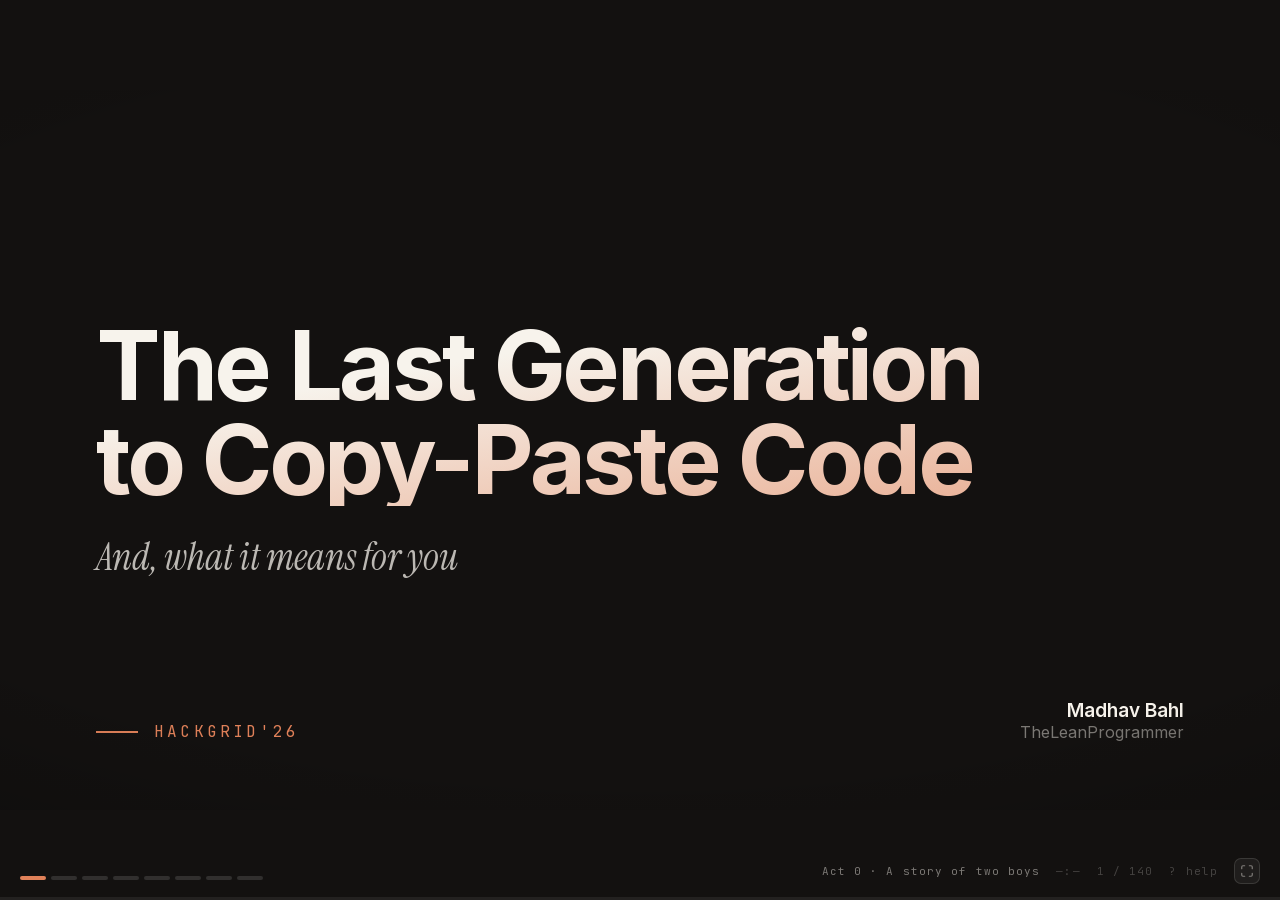
==== commit bff7779f: "El fin" ====
--- a/index.html
+++ b/index.html
@@ -64,7 +64,7 @@
   <div class="qr-huge">
     <h2>Ask me anything</h2>
     <p>Drop your question any time during the talk.</p>
-    <img class="qr-box" id="qr-big" src="assets/img/qr-questions.png" alt="Question board QR code" width="320" height="320">
+    <img class="qr-box" id="qr-big" src="assets/img/qr-menti.png" alt="Question board QR code" width="320" height="320">
     <div class="qr-url" id="qr-url"></div>
   </div>
 </div>
--- a/css/deck.css
+++ b/css/deck.css
@@ -163,6 +163,28 @@
 /* The aside is pinned, so slides carrying one reserve its band in the flow. */
 .slide.has-aside { padding-bottom: 120px; }
 
+/* Full-bleed background image. Blurred so it reads as atmosphere rather than
+   content, and dimmed hardest on the left where the headline sits. */
+.slide-bg { position: absolute; inset: 0; z-index: 0; overflow: hidden; }
+.slide-bg img {
+  width: 100%; height: 100%; object-fit: cover; display: block;
+  filter: blur(5px) saturate(0.9);
+  transform: scale(1.05);          /* hides the soft edge the blur creates */
+}
+.slide-bg::after {
+  content: ''; position: absolute; inset: 0;
+  background:
+    linear-gradient(90deg, rgba(19,17,16,0.94) 0%, rgba(19,17,16,0.87) 42%, rgba(19,17,16,0.66) 100%),
+    linear-gradient(0deg, rgba(19,17,16,0.55), rgba(19,17,16,0.25));
+}
+/* Content sits above the background layer. */
+.slide.has-bg > *:not(.slide-bg) { position: relative; z-index: 1; }
+.slide.is-active .slide-bg img { animation: bgIn 1200ms var(--ease) both; }
+@keyframes bgIn { from { opacity: 0; transform: scale(1.10); } to { opacity: 1; transform: scale(1.05); } }
+@media (prefers-reduced-motion: reduce) {
+  .slide.is-active .slide-bg img { animation: none; }
+}
+
 /* Beats: items revealed one arrow-press at a time. */
 .beat {
   opacity: 0; transform: translateY(10px);
@@ -469,6 +491,29 @@
 .s-faders .nn-caption { margin-top: 16px; font-size: 19px; max-width: 700px; }
 .s-faders .fd { max-height: 210px; }
 
+/* Two mirrored claims with opposite outcomes — the symmetry is the argument,
+   so both halves are set identically and only the verdict colour differs. */
+.s-verdict { justify-content: center; }
+.vd-list { display: grid; gap: 44px; }
+.vd-line { display: grid; gap: 12px; }
+.vd-text {
+  font-size: 46px; font-weight: 600; letter-spacing: -0.03em;
+  line-height: 1.12; color: var(--ink-2); max-width: 26ch;
+}
+.vd-text strong { color: var(--ink); font-weight: 750; }
+.vd-word {
+  display: flex; align-items: baseline; gap: 16px;
+  font-size: 62px; font-weight: 750; letter-spacing: -0.035em;
+}
+.vd-word i {
+  font-family: var(--serif); font-style: italic; font-weight: 400;
+  font-size: 26px; color: var(--ink-3); letter-spacing: 0;
+}
+.vd-win .vd-word { color: var(--good); }
+.vd-lose .vd-word { color: var(--bad); }
+.slide.is-active .vd-line { animation: actIn 620ms var(--ease) both; }
+.slide.is-active .vd-line:nth-child(2) { animation-delay: 220ms; }
+
 /* Showcase: a row of evidence photos, then the line they set up. Equal height
    lets landscape and portrait shots sit together without looking accidental. */
 .s-showcase { align-items: center; justify-content: center; text-align: center; }
@@ -702,12 +747,45 @@
   font-size: 29px; line-height: 1.45; color: var(--ink-2); max-width: 52ch;
 }
 .c-script strong { color: var(--ink); }
+
+/* A full-paragraph definition needs a smaller size and a wider measure than a
+   one-line one, or it runs off the slide. */
+.s-concept.has-long-script .c-script { font-size: 23px; line-height: 1.5; max-width: 88ch; }
+.s-concept.has-long-script .c-ref { font-size: 24px; max-width: 74ch; margin-bottom: 22px; }
+.s-concept.has-long-script .c-term { font-size: 46px; }
 .s-concept.is-highlight { background: linear-gradient(135deg, #1C1310 0%, #241713 100%); }
 .s-concept .c-cut {
   position: absolute; right: 96px; top: 76px;
   font-family: var(--mono); font-size: 12px; letter-spacing: 0.14em;
   text-transform: uppercase; color: var(--ink-4);
   padding: 5px 11px; border: 1px dashed var(--ink-4); border-radius: 100px;
+}
+
+/* Full-width image: the picture is the explanation, so the text above it is
+   compressed to a single header line and the image gets everything else. */
+.s-concept.has-wide-image { justify-content: center; }
+.s-concept.has-wide-image .c-head { margin-bottom: 10px; }
+.s-concept.has-wide-image .c-term { font-size: 40px; }
+.s-concept.has-wide-image .c-expand { font-size: 0.45em; margin-top: 5px; }
+.s-concept.has-wide-image .c-script { font-size: 21px; max-width: 86ch; margin-bottom: 16px; }
+.c-wide { margin-top: 4px; }
+.c-wide img {
+  max-height: 352px; max-width: 100%; width: auto; height: auto;
+  display: block; border-radius: 12px;
+  box-shadow: 0 20px 48px rgba(0, 0, 0, 0.5);
+}
+.c-wide figcaption {
+  font-family: var(--mono); font-size: 11px; letter-spacing: 0.04em;
+  color: var(--ink-4); margin-top: 10px;
+}
+.c-wide .cr-name { color: var(--ink-3); }
+.slide.is-active .c-wide { animation: boyPhotoIn 620ms var(--ease) both; }
+.c-wide.img-missing img { display: none; }
+.c-wide.img-missing::before {
+  content: 'Drop ' attr(data-src) ' here';
+  display: grid; place-items: center; width: 620px; height: 340px;
+  border: 2px dashed var(--ink-4); border-radius: 12px; background: var(--bg-2);
+  color: var(--ink-3); font-family: var(--mono); font-size: 12px;
 }
 
 /* Two-up meme panels under a concept. Matching their heights is what makes a
@@ -791,6 +869,37 @@
 }
 .s-concept-title .ct-head { gap: 28px; margin-bottom: 0; }
 
+/* Tier 5 hand-off: reads like a tier divider, but the payload is a link. */
+.s-homework { justify-content: center; background: var(--bg-2); }
+.s-homework .hw-label {
+  font-family: var(--mono); font-size: 14px; letter-spacing: 0.2em;
+  text-transform: uppercase; color: var(--accent); margin-bottom: 18px;
+}
+.s-homework .hw-head {
+  font-size: 56px; font-weight: 650; letter-spacing: -0.03em; max-width: 20ch;
+}
+.s-homework .hw-sub { font-size: 23px; color: var(--ink-2); margin-top: 16px; max-width: 58ch; }
+.s-homework .hw-terms {
+  display: flex; flex-wrap: wrap; gap: 8px; margin-top: 26px; max-width: 74ch;
+}
+.s-homework .hw-terms li {
+  font-size: 15px; color: var(--ink-3);
+  padding: 6px 13px; border-radius: 100px;
+  border: 1px solid var(--rule); background: var(--bg);
+}
+.s-homework .hw-link {
+  position: absolute; right: 96px; bottom: 96px;
+  display: flex; flex-direction: column; align-items: flex-end; gap: 6px;
+  text-decoration: none; padding: 16px 22px;
+  border-radius: 12px; border: 1px solid var(--accent);
+  background: rgba(224, 129, 89, 0.12);
+}
+.s-homework .hw-link-label {
+  font-family: var(--mono); font-size: 11px; letter-spacing: 0.16em;
+  text-transform: uppercase; color: var(--accent);
+}
+.s-homework .hw-link-url { font-size: 19px; font-weight: 600; color: var(--ink); }
+
 .s-tier { justify-content: center; align-items: flex-start; background: var(--bg-2); }
 .s-tier .tier-label {
   font-family: var(--mono); font-size: 15px; letter-spacing: 0.24em;
@@ -1051,6 +1160,15 @@
   font-family: var(--mono); font-size: 13px; color: var(--ink-4);
   margin-top: 12px; letter-spacing: 0.08em;
 }
+/* Transparent cutout in a hook: no frame, shadow follows the silhouette. */
+.hook-photo.is-cutout { width: auto; max-width: 400px; }
+.hook-photo.is-cutout img {
+  /* capped both ways so a tall cutout can't run off the slide */
+  max-width: 400px; max-height: 516px; width: auto; height: auto;
+  border-radius: 0; box-shadow: none;
+  filter: drop-shadow(0 16px 30px rgba(0, 0, 0, 0.6));
+}
+
 /* Image not added yet: show a labelled slot instead of a broken/blank gap. */
 .hook-photo.img-missing img { display: none; }
 .hook-photo.img-missing::before {
@@ -1182,11 +1300,12 @@
 .s-skills .sk-detail { font-size: 15px; color: var(--ink-3); margin-top: 11px; line-height: 1.45; }
 
 .s-activity { justify-content: center; background: linear-gradient(135deg, #1A1310 0%, #221812 100%); }
-.s-activity .ac-label {
+.ac-label {
   font-family: var(--mono); font-size: 14px; letter-spacing: 0.22em;
   text-transform: uppercase; color: var(--accent); margin-bottom: 22px;
   display: inline-block; align-self: flex-start;
   padding: 8px 16px; border: 1px solid var(--accent); border-radius: 100px;
+  flex: none;
 }
 .s-activity .ac-head { font-size: 62px; font-weight: 700; letter-spacing: -0.03em; max-width: 19ch; line-height: 1.08; }
 .s-activity .ac-steps { list-style: none; margin: 34px 0 0; padding: 0; display: grid; gap: 15px; counter-reset: st; }
@@ -1202,7 +1321,57 @@
 }
 .s-activity.single .ac-steps li::before { display: none; }
 .s-activity.single .ac-steps li { font-size: 34px; color: var(--ink); font-weight: 600; line-height: 1.3; }
-.s-activity .ac-instruction { font-size: 20px; color: var(--ink-3); margin-top: 30px; font-style: italic; }
+
+/* Alternatives, all visible at once — the last one is the punchline. */
+.ac-options { display: flex; flex-wrap: wrap; gap: 14px; margin-top: 34px; }
+.ac-opt {
+  font-size: 30px; font-weight: 600; letter-spacing: -0.02em;
+  color: var(--ink-2); padding: 12px 24px;
+  border-radius: 100px; border: 1px solid var(--rule); background: var(--bg-2);
+}
+.ac-opt.is-last { color: var(--accent-in); background: var(--accent); border-color: var(--accent); }
+.slide.is-active .ac-opt { animation: boyPhotoIn 500ms var(--ease) both; }
+.slide.is-active .ac-opt:nth-child(2) { animation-delay: 80ms; }
+.slide.is-active .ac-opt:nth-child(3) { animation-delay: 160ms; }
+.slide.is-active .ac-opt:nth-child(4) { animation-delay: 240ms; }
+.ac-instruction { font-size: 20px; color: var(--ink-3); margin-top: 30px; font-style: italic; }
+.s-vote .ac-instruction { margin-top: 26px; }
+
+/* Human-or-AI vote: the media is the whole slide, the two options sit beside
+   it so the room can see what it is choosing between while it decides. */
+.s-vote { justify-content: center; background: linear-gradient(135deg, #1A1310 0%, #221812 100%); }
+.s-vote .vote-head {
+  font-size: 46px; font-weight: 700; letter-spacing: -0.03em; margin-bottom: 26px;
+}
+.vote-body { display: flex; align-items: center; gap: 56px; }
+
+.vote-frame { position: relative; flex: none; border-radius: 12px; overflow: hidden; background: #000; }
+.vote-frame iframe { display: block; border: 0; }
+.vote-host {
+  position: absolute; right: 8px; bottom: 8px;
+  font-family: var(--mono); font-size: 9px; letter-spacing: 0.1em;
+  text-transform: uppercase; color: var(--ink-4);
+  background: rgba(0,0,0,0.6); padding: 3px 7px; border-radius: 4px;
+}
+
+.vote-audio {
+  flex: none; width: 420px; padding: 28px 30px;
+  border-radius: 16px; background: var(--bg-2); border: 1px solid var(--rule);
+}
+.vote-audio .va-title {
+  font-family: var(--serif); font-style: italic; font-size: 26px;
+  color: var(--ink); margin-bottom: 18px;
+}
+.vote-audio audio { width: 100%; }
+
+.vote-choices { display: flex; align-items: center; gap: 20px; }
+.vc {
+  font-size: 34px; font-weight: 700; letter-spacing: -0.02em;
+  padding: 16px 30px; border-radius: 14px; border: 2px solid;
+}
+.vc-human { color: var(--cool); border-color: var(--cool); background: rgba(127,169,206,0.1); }
+.vc-ai { color: var(--accent); border-color: var(--accent); background: rgba(224,129,89,0.12); }
+.vc-or { font-family: var(--serif); font-style: italic; font-size: 22px; color: var(--ink-4); }
 
 .s-challenge { justify-content: center; }
 .s-challenge .ch-text { font-size: 78px; font-weight: 700; letter-spacing: -0.035em; line-height: 1.05; max-width: 16ch; }
@@ -1223,9 +1392,12 @@
   line-height: 1.12; max-width: 21ch;
 }
 .s-close .cl-cta { font-size: 40px; color: var(--accent); font-weight: 650; margin-top: 18px; letter-spacing: -0.02em; }
-.s-close .cl-row { display: flex; align-items: flex-end; gap: 60px; margin-top: 54px; }
-.s-close .cl-handles { display: grid; gap: 13px; flex: 1; }
-.s-close .cl-handle { display: flex; align-items: baseline; gap: 18px; font-size: 20px; }
+.s-close .cl-row { display: flex; align-items: flex-end; gap: 60px; margin-top: 44px; }
+.s-close .cl-handles { display: grid; gap: 15px; flex: 1; }
+.s-close .cl-handle { display: flex; align-items: baseline; gap: 22px; font-size: 25px; }
+.s-close .cl-platform { width: 128px; font-size: 14px; }
+.s-close .cl-name { color: var(--ink); text-decoration: none; }
+.s-close a.cl-name:hover { color: var(--accent); text-decoration: underline; }
 .s-close .cl-platform {
   font-family: var(--mono); font-size: 13px; letter-spacing: 0.12em;
   text-transform: uppercase; color: var(--ink-4); width: 100px; flex: none;
